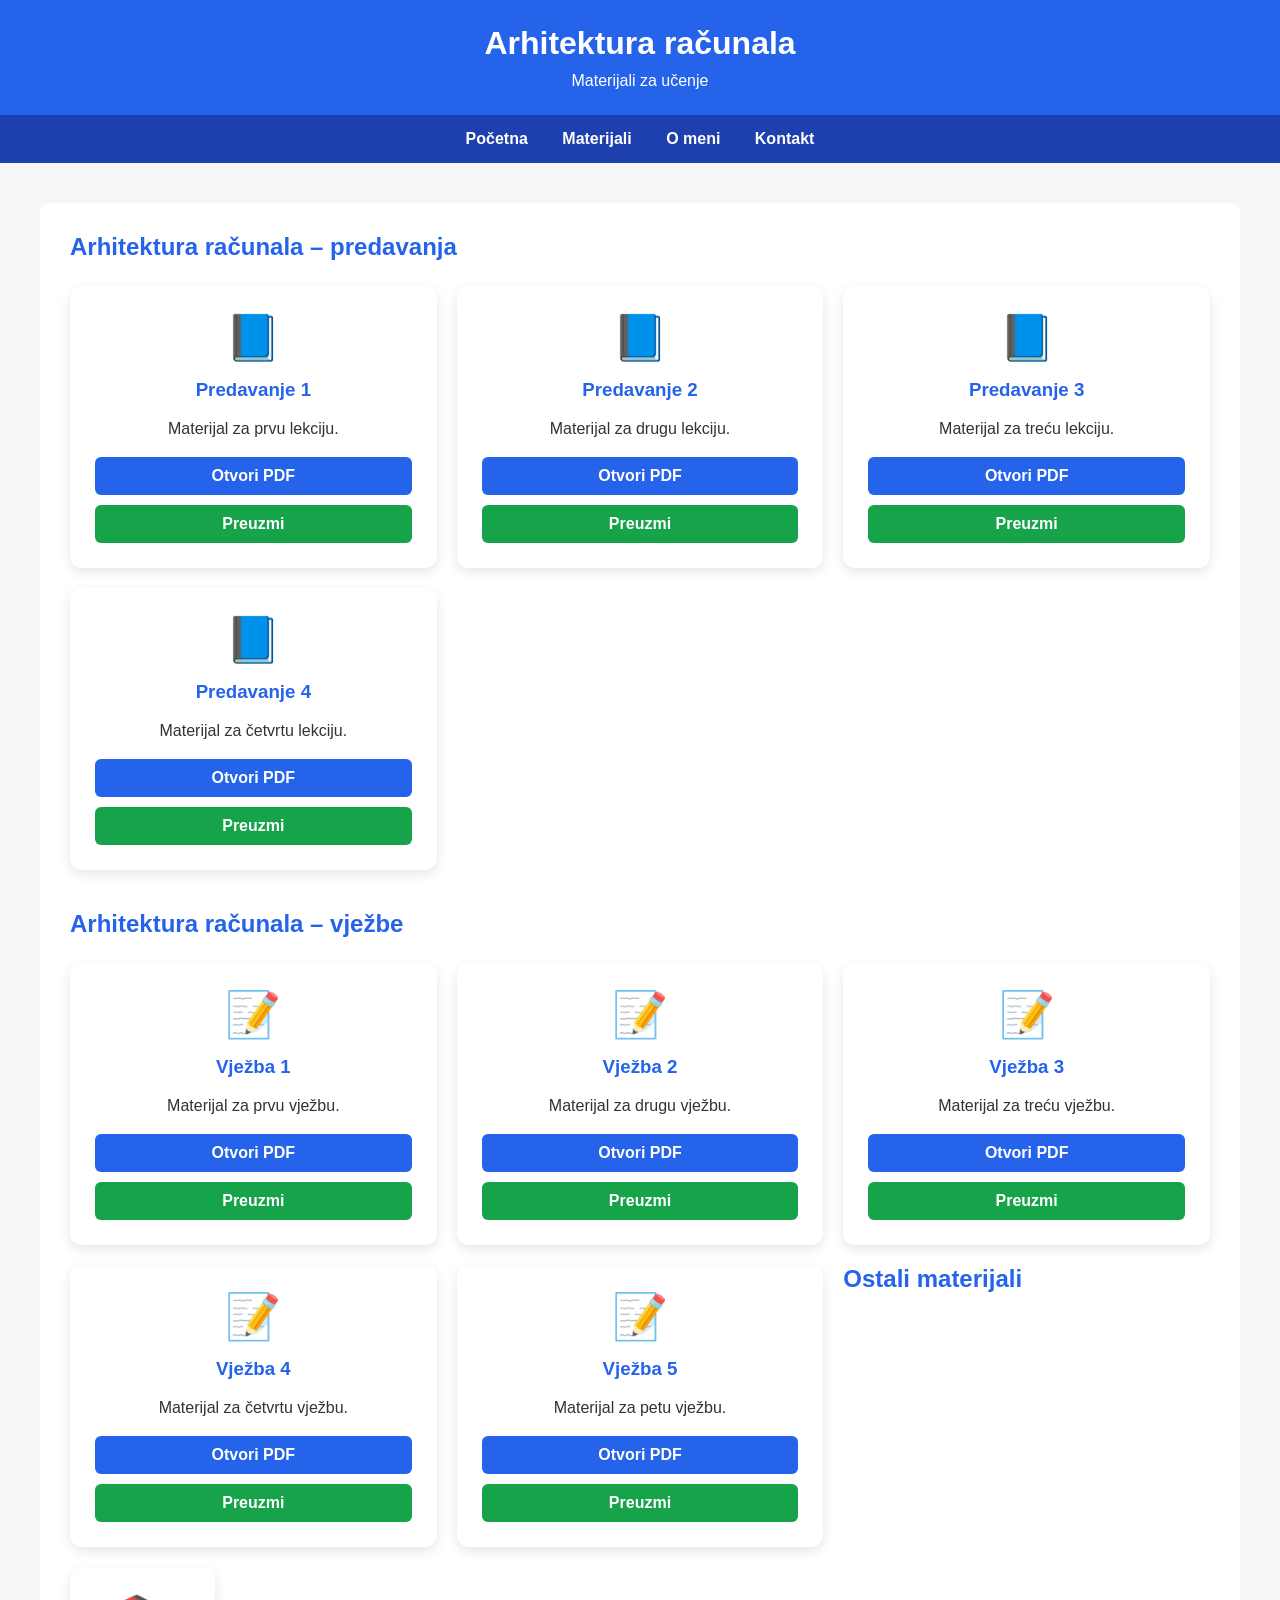
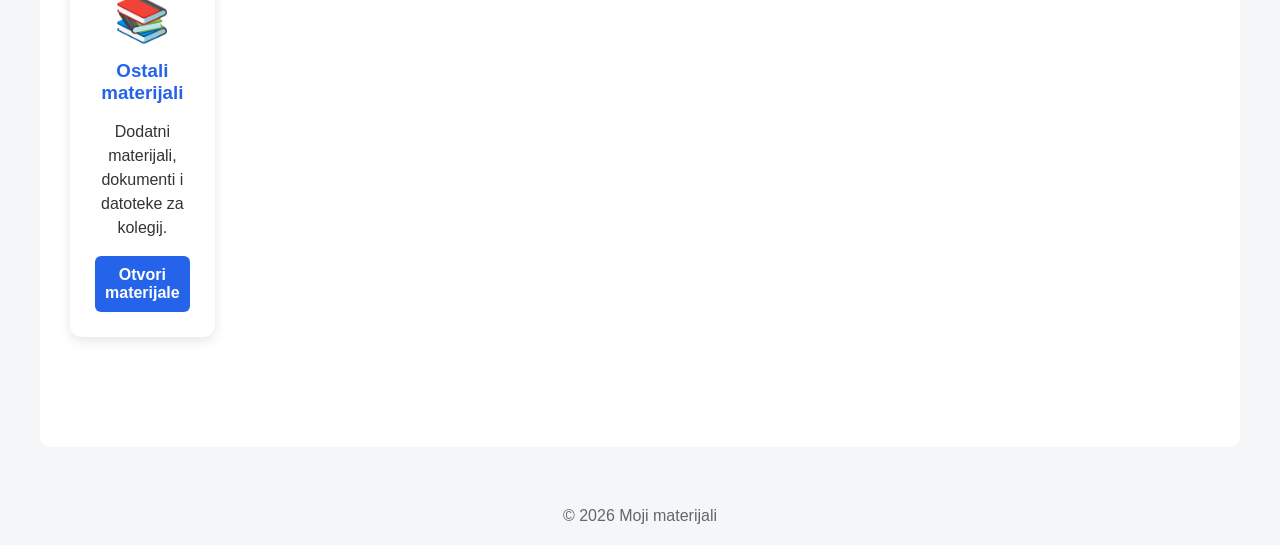
==== arhitekturaracunala.html @ 7a2c3e91 "arhitekturaracunala.html" ====
<!DOCTYPE html>
<html lang="hr">

<head>
    <meta charset="UTF-8">
    <meta name="viewport" content="width=device-width, initial-scale=1.0">

    <link rel="stylesheet" href="style.css">

    <title>Arhitektura računala</title>
</head>

<body>

    <header>
        <h1>Arhitektura računala</h1>
        <p>Materijali za učenje</p>
    </header>

    <nav>
    <a href="index.html">Početna</a>
    <a href="materijali.html">Materijali</a>
    <a href="o-meni.html">O meni</a>
    <a href="kontakt.html">Kontakt</a>
    </nav>

    <main>

        <!-- PREDAVANJA -->

        <h2>Arhitektura računala – predavanja</h2>

        <div class="materijali">

            <div class="kartica">
                <div class="ikona">📘</div>

                <h3>Predavanje 1</h3>

                <p>
                    Materijal za prvu lekciju.
                </p>

                <a href="materijali/arhitekturaracunala/Predavanje1.pdf"
                   target="_blank"
                   class="gumb">
                    Otvori PDF
                </a>

                <a href="materijali/arhitekturaracunala/Predavanje1.pdf"
                   download
                   class="gumb preuzmi">
                    Preuzmi
                </a>
            </div>


            <div class="kartica">
                <div class="ikona">📘</div>

                <h3>Predavanje 2</h3>

                <p>
                    Materijal za drugu lekciju.
                </p>

                <a href="materijali/arhitekturaracunala/Predavanje2.pdf"
                   target="_blank"
                   class="gumb">
                    Otvori PDF
                </a>

                <a href="materijali/arhitekturaracunala/Predavanje2.pdf"
                   download
                   class="gumb preuzmi">
                    Preuzmi
                </a>
            </div>


            <div class="kartica">
                <div class="ikona">📘</div>

                <h3>Predavanje 3</h3>

                <p>
                    Materijal za treću lekciju.
                </p>

                <a href="materijali/arhitekturaracunala/Predavanje3.pdf"
                   target="_blank"
                   class="gumb">
                    Otvori PDF
                </a>

                <a href="materijali/arhitekturaracunala/Predavanje3.pdf"
                   download
                   class="gumb preuzmi">
                    Preuzmi
                </a>
            </div>


            <div class="kartica">
                <div class="ikona">📘</div>

                <h3>Predavanje 4</h3>

                <p>
                    Materijal za četvrtu lekciju.
                </p>

                <a href="materijali/arhitekturaracunala/Predavanje4.pdf"
                   target="_blank"
                   class="gumb">
                    Otvori PDF
                </a>

                <a href="materijali/arhitekturaracunala/Predavanje4.pdf"
                   download
                   class="gumb preuzmi">
                    Preuzmi
                </a>
            </div>

        </div>


        <!-- VJEŽBE -->

        <h2>Arhitektura računala – vježbe</h2>

        <div class="materijali">

            <div class="kartica">
                <div class="ikona">📝</div>

                <h3>Vježba 1</h3>

                <p>
                    Materijal za prvu vježbu.
                </p>

                <a href="materijali/arhitekturaracunala/Vjezba1.pdf"
                   target="_blank"
                   class="gumb">
                    Otvori PDF
                </a>

                <a href="materijali/arhitekturaracunala/Vjezba1.pdf"
                   download
                   class="gumb preuzmi">
                    Preuzmi
                </a>
            </div>


            <div class="kartica">
                <div class="ikona">📝</div>

                <h3>Vježba 2</h3>

                <p>
                    Materijal za drugu vježbu.
                </p>

                <a href="materijali/arhitekturaracunala/Vjezba2.pdf"
                   target="_blank"
                   class="gumb">
                    Otvori PDF
                </a>

                <a href="materijali/arhitekturaracunala/Vjezba2.pdf"
                   download
                   class="gumb preuzmi">
                    Preuzmi
                </a>
            </div>


            <div class="kartica">
                <div class="ikona">📝</div>

                <h3>Vježba 3</h3>

                <p>
                    Materijal za treću vježbu.
                </p>

                <a href="materijali/arhitekturaracunala/Vjezba3.pdf"
                   target="_blank"
                   class="gumb">
                    Otvori PDF
                </a>

                <a href="materijali/arhitekturaracunala/Vjezba3.pdf"
                   download
                   class="gumb preuzmi">
                    Preuzmi
                </a>
            </div>


            <div class="kartica">
                <div class="ikona">📝</div>

                <h3>Vježba 4</h3>

                <p>
                    Materijal za četvrtu vježbu.
                </p>

                <a href="materijali/arhitekturaracunala/Vjezba4.pdf"
                   target="_blank"
                   class="gumb">
                    Otvori PDF
                </a>

                <a href="materijali/arhitekturaracunala/Vjezba4.pdf"
                   download
                   class="gumb preuzmi">
                    Preuzmi
                </a>
            </div>

            
            <div class="kartica">
                <div class="ikona">📝</div>

                <h3>Vježba 5</h3>

                <p>
                    Materijal za petu vježbu.
                </p>

                <a href="materijali/arhitekturaracunala/Vjezba5.pdf"
                   target="_blank"
                   class="gumb">
                    Otvori PDF
                </a>

                <a href="materijali/arhitekturaracunala/Vjezba5.pdf"
                   download
                   class="gumb preuzmi">
                    Preuzmi
                </a>
            </div>
            <!-- OSTALI MATERIJALI -->

<h2>Ostali materijali</h2>

<div class="materijali">

    <div class="kartica">
        <div class="ikona">📚</div>

        <h3>Ostali materijali</h3>

        <p>
            Dodatni materijali, dokumenti i datoteke za kolegij.
        </p>

        <a href="ostali-materijali.html" class="gumb">
            Otvori materijale
        </a>
    </div>

</div>
        </div>

    </main>

    <footer>
        © 2026 Moji materijali
    </footer>

</body>

</html>
---- style.css ----
/* =========================
   OSNOVNI STILOVI
   ========================= */

body {
    margin: 0;
    font-family: Arial, sans-serif;
    background-color: #f4f6f8;
    color: #333;
}


/* =========================
   ZAGLAVLJE
   ========================= */

header {
    background-color: #2563eb;
    color: white;
    padding: 25px;
    text-align: center;
}

header h1 {
    margin: 0 0 10px 0;
}

header p {
    margin: 0;
}


/* =========================
   NAVIGACIJA
   ========================= */

nav {
    background-color: #1e40af;
    padding: 15px;
    text-align: center;
}

nav a {
    color: white;
    text-decoration: none;
    margin: 0 15px;
    font-weight: bold;
}

nav a:hover {
    text-decoration: underline;
}


/* =========================
   GLAVNI SADRŽAJ
   ========================= */

main {
    max-width: 1200px;
    margin: 40px auto;
    background-color: white;
    padding: 30px;
    border-radius: 10px;
    box-sizing: border-box;
}

h2 {
    color: #2563eb;
    margin-top: 0;
    margin-bottom: 25px;
}


/* =========================
   KARTICE
   ========================= */

.materijali {
    display: grid;
    grid-template-columns: repeat(3, 1fr);
    gap: 20px;
    align-items: stretch;
    margin-bottom: 40px;
}

.kartica {
    background-color: #ffffff;
    border-radius: 12px;
    padding: 25px;
    box-shadow: 0 4px 12px rgba(0, 0, 0, 0.1);
    text-align: center;
    box-sizing: border-box;
}

.kartica h3 {
    color: #2563eb;
    margin-top: 15px;
    margin-bottom: 10px;
}

.kartica p {
    line-height: 1.5;
}


/* =========================
   IKONA
   ========================= */

.ikona {
    font-size: 45px;
    margin-bottom: 10px;
}


/* =========================
   GUMBI
   ========================= */

.gumb {
    display: block;
    background-color: #2563eb;
    color: white;
    text-decoration: none;
    padding: 10px;
    margin-top: 10px;
    border-radius: 6px;
    font-weight: bold;
}

.gumb:hover {
    background-color: #1e40af;
}


/* =========================
   GUMB ZA PREUZIMANJE
   ========================= */

.gumb.preuzmi {
    background-color: #16a34a;
}

.gumb.preuzmi:hover {
    background-color: #15803d;
}


/* =========================
   PODNOŽJE
   ========================= */

footer {
    text-align: center;
    padding: 20px;
    color: #666;
}


/* =========================
   TABLET
   ========================= */

@media (max-width: 900px) {

    main {
        margin: 30px 20px;
    }

    .materijali {
        grid-template-columns: repeat(2, 1fr);
    }

}


/* =========================
   MOBITEL
   ========================= */

@media (max-width: 600px) {

    header {
        padding: 20px;
    }

    nav {
        padding: 12px;
    }

    nav a {
        display: inline-block;
        margin: 5px 8px;
    }

    main {
        margin: 20px 10px;
        padding: 20px;
    }

    .materijali {
        grid-template-columns: 1fr;
        gap: 15px;
    }

    .kartica {
        padding: 20px;
    }

}
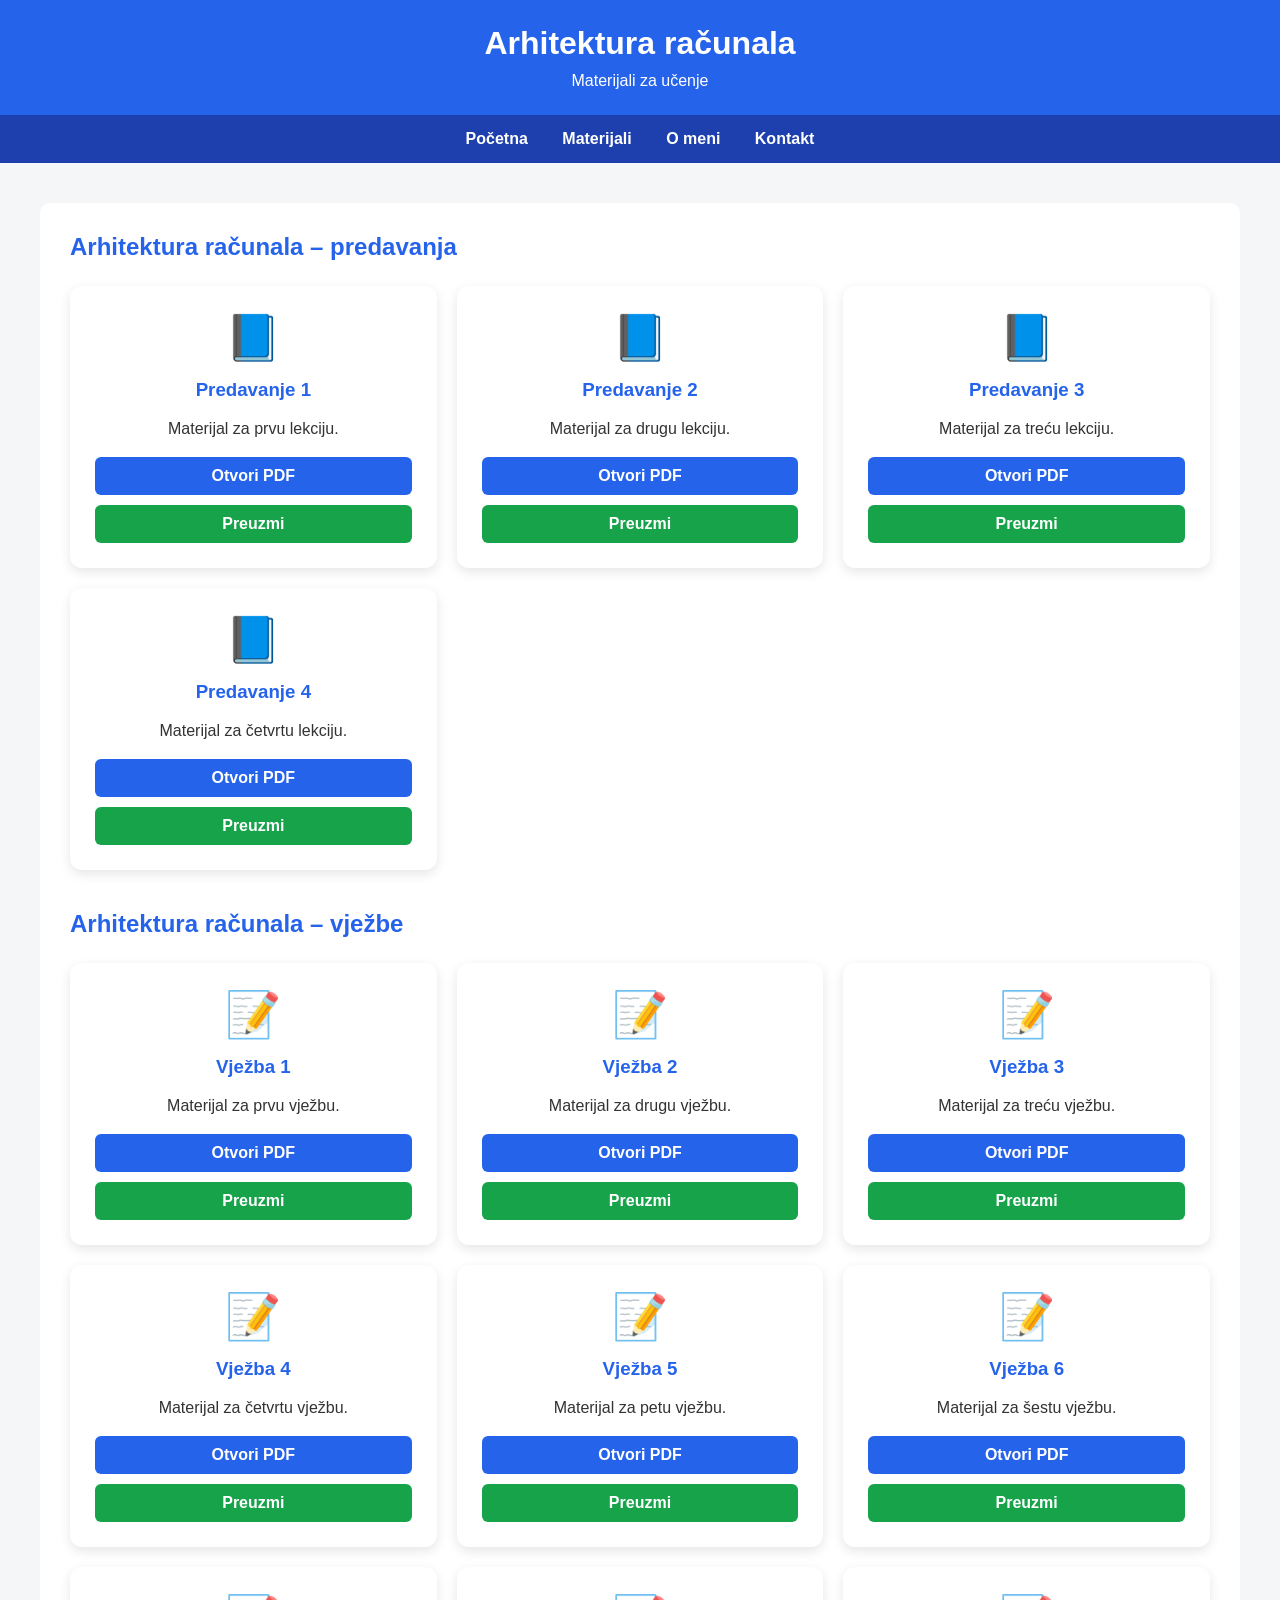
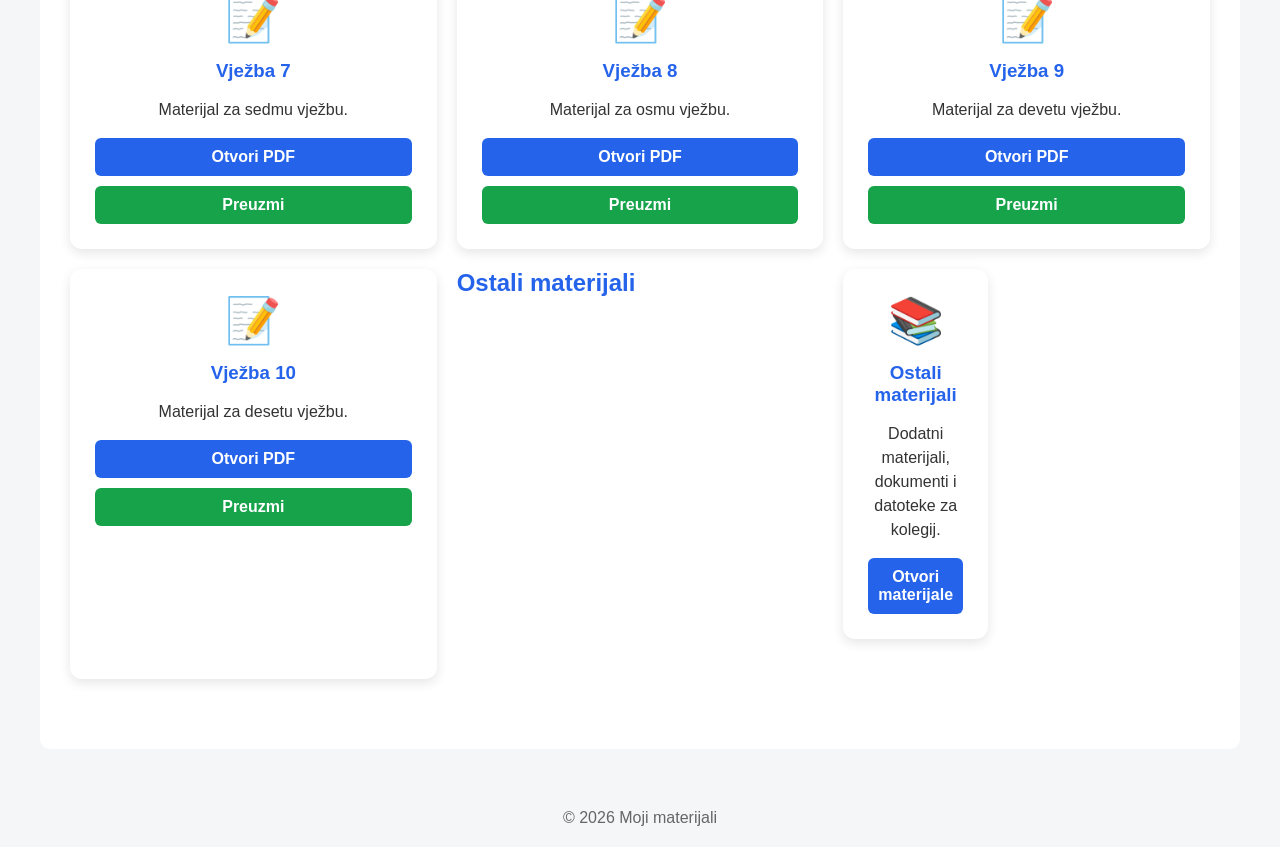
==== commit e1d559a6: "arhitekturaracunala.html" ====
--- a/arhitekturaracunala.html
+++ b/arhitekturaracunala.html
@@ -141,13 +141,13 @@
                     Materijal za prvu vježbu.
                 </p>
 
-                <a href="materijali/arhitekturaracunala/Vjezba1.pdf"
-                   target="_blank"
-                   class="gumb">
-                    Otvori PDF
-                </a>
-
-                <a href="materijali/arhitekturaracunala/Vjezba1.pdf"
+                <a href="materijali/arhitekturaracunala/Vježba1.pdf"
+                   target="_blank"
+                   class="gumb">
+                    Otvori PDF
+                </a>
+
+                <a href="materijali/arhitekturaracunala/Vježba1.pdf"
                    download
                    class="gumb preuzmi">
                     Preuzmi
@@ -164,13 +164,13 @@
                     Materijal za drugu vježbu.
                 </p>
 
-                <a href="materijali/arhitekturaracunala/Vjezba2.pdf"
-                   target="_blank"
-                   class="gumb">
-                    Otvori PDF
-                </a>
-
-                <a href="materijali/arhitekturaracunala/Vjezba2.pdf"
+                <a href="materijali/arhitekturaracunala/Vježba2.pdf"
+                   target="_blank"
+                   class="gumb">
+                    Otvori PDF
+                </a>
+
+                <a href="materijali/arhitekturaracunala/Vježba2.pdf"
                    download
                    class="gumb preuzmi">
                     Preuzmi
@@ -187,13 +187,13 @@
                     Materijal za treću vježbu.
                 </p>
 
-                <a href="materijali/arhitekturaracunala/Vjezba3.pdf"
-                   target="_blank"
-                   class="gumb">
-                    Otvori PDF
-                </a>
-
-                <a href="materijali/arhitekturaracunala/Vjezba3.pdf"
+                <a href="materijali/arhitekturaracunala/Vježba3.pdf"
+                   target="_blank"
+                   class="gumb">
+                    Otvori PDF
+                </a>
+
+                <a href="materijali/arhitekturaracunala/Vježba3.pdf"
                    download
                    class="gumb preuzmi">
                     Preuzmi
@@ -210,13 +210,13 @@
                     Materijal za četvrtu vježbu.
                 </p>
 
-                <a href="materijali/arhitekturaracunala/Vjezba4.pdf"
-                   target="_blank"
-                   class="gumb">
-                    Otvori PDF
-                </a>
-
-                <a href="materijali/arhitekturaracunala/Vjezba4.pdf"
+                <a href="materijali/arhitekturaracunala/Vježba4.pdf"
+                   target="_blank"
+                   class="gumb">
+                    Otvori PDF
+                </a>
+
+                <a href="materijali/arhitekturaracunala/Vježba4.pdf"
                    download
                    class="gumb preuzmi">
                     Preuzmi
@@ -233,13 +233,121 @@
                     Materijal za petu vježbu.
                 </p>
 
-                <a href="materijali/arhitekturaracunala/Vjezba5.pdf"
-                   target="_blank"
-                   class="gumb">
-                    Otvori PDF
-                </a>
-
-                <a href="materijali/arhitekturaracunala/Vjezba5.pdf"
+                <a href="materijali/arhitekturaracunala/Vježba5.pdf"
+                   target="_blank"
+                   class="gumb">
+                    Otvori PDF
+                </a>
+
+                <a href="materijali/arhitekturaracunala/Vježba5.pdf"
+                   download
+                   class="gumb preuzmi">
+                    Preuzmi
+                </a>
+            </div>
+            
+            <div class="kartica">
+                <div class="ikona">📝</div>
+
+                <h3>Vježba 6</h3>
+
+                <p>
+                    Materijal za šestu vježbu.
+                </p>
+
+                <a href="materijali/arhitekturaracunala/Vježba6.pdf"
+                   target="_blank"
+                   class="gumb">
+                    Otvori PDF
+                </a>
+
+                <a href="materijali/arhitekturaracunala/Vježba6.pdf"
+                   download
+                   class="gumb preuzmi">
+                    Preuzmi
+                </a>
+            </div>
+
+                        <div class="kartica">
+                <div class="ikona">📝</div>
+
+                <h3>Vježba 7</h3>
+
+                <p>
+                    Materijal za sedmu vježbu.
+                </p>
+
+                <a href="materijali/arhitekturaracunala/Vježba7.pdf"
+                   target="_blank"
+                   class="gumb">
+                    Otvori PDF
+                </a>
+
+                <a href="materijali/arhitekturaracunala/Vježba7.pdf"
+                   download
+                   class="gumb preuzmi">
+                    Preuzmi
+                </a>
+            </div>
+            
+            <div class="kartica">
+                <div class="ikona">📝</div>
+
+                <h3>Vježba 8</h3>
+
+                <p>
+                    Materijal za osmu vježbu.
+                </p>
+
+                <a href="materijali/arhitekturaracunala/Vježba8.pdf"
+                   target="_blank"
+                   class="gumb">
+                    Otvori PDF
+                </a>
+
+                <a href="materijali/arhitekturaracunala/Vježba8.pdf"
+                   download
+                   class="gumb preuzmi">
+                    Preuzmi
+                </a>
+            </div>
+            <div class="kartica">
+                <div class="ikona">📝</div>
+
+                <h3>Vježba 9</h3>
+
+                <p>
+                    Materijal za devetu vježbu.
+                </p>
+
+                <a href="materijali/arhitekturaracunala/Vježba9.pdf"
+                   target="_blank"
+                   class="gumb">
+                    Otvori PDF
+                </a>
+
+                <a href="materijali/arhitekturaracunala/Vježba9.pdf"
+                   download
+                   class="gumb preuzmi">
+                    Preuzmi
+                </a>
+            </div>
+            <div class="kartica">
+                <div class="ikona">📝</div>
+
+                <h3>Vježba 10</h3>
+
+                <p>
+                    Materijal za desetu vježbu.
+                </p>
+
+                <a href="materijali/arhitekturaracunala/Vježba10.pdf"
+                   target="_blank"
+                   class="gumb">
+                    Otvori PDF
+                </a>
+
+                <a href="materijali/arhitekturaracunala/Vježba10.pdf"
                    download
                    class="gumb preuzmi">
                     Preuzmi
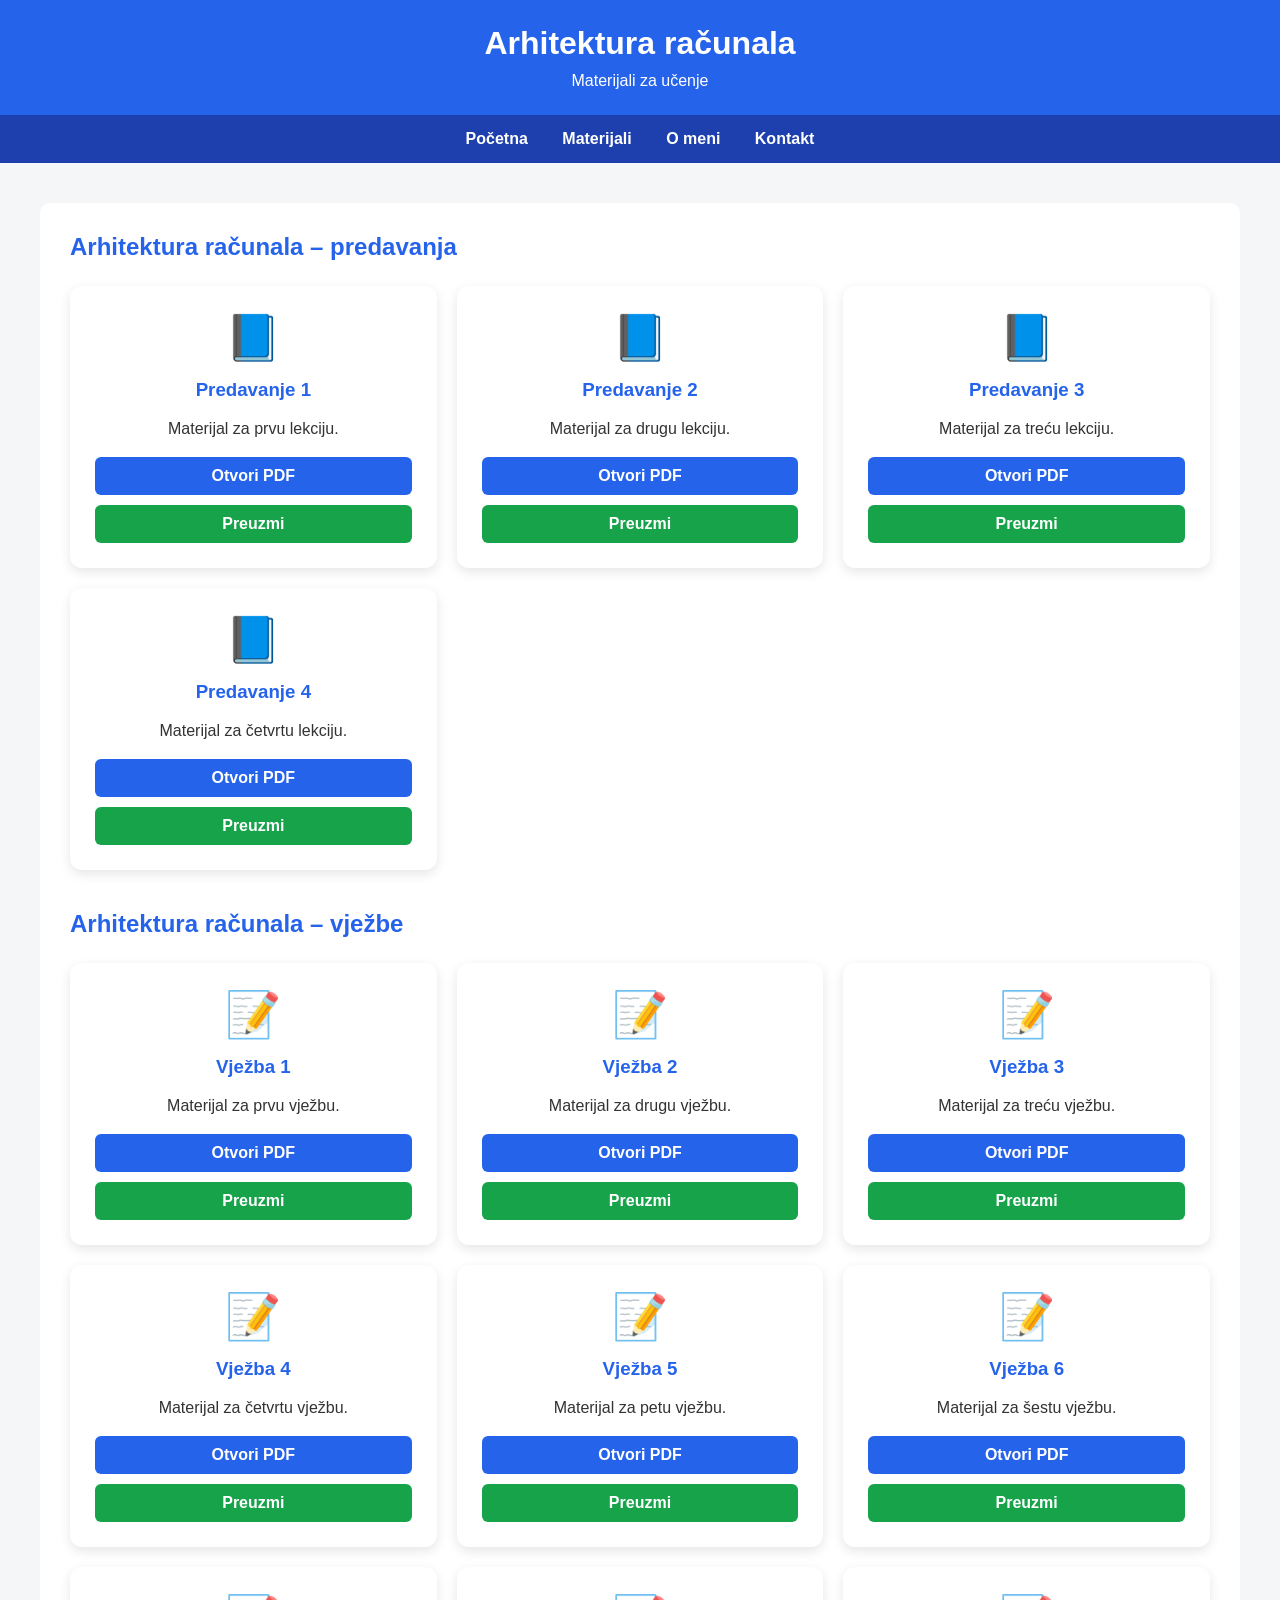
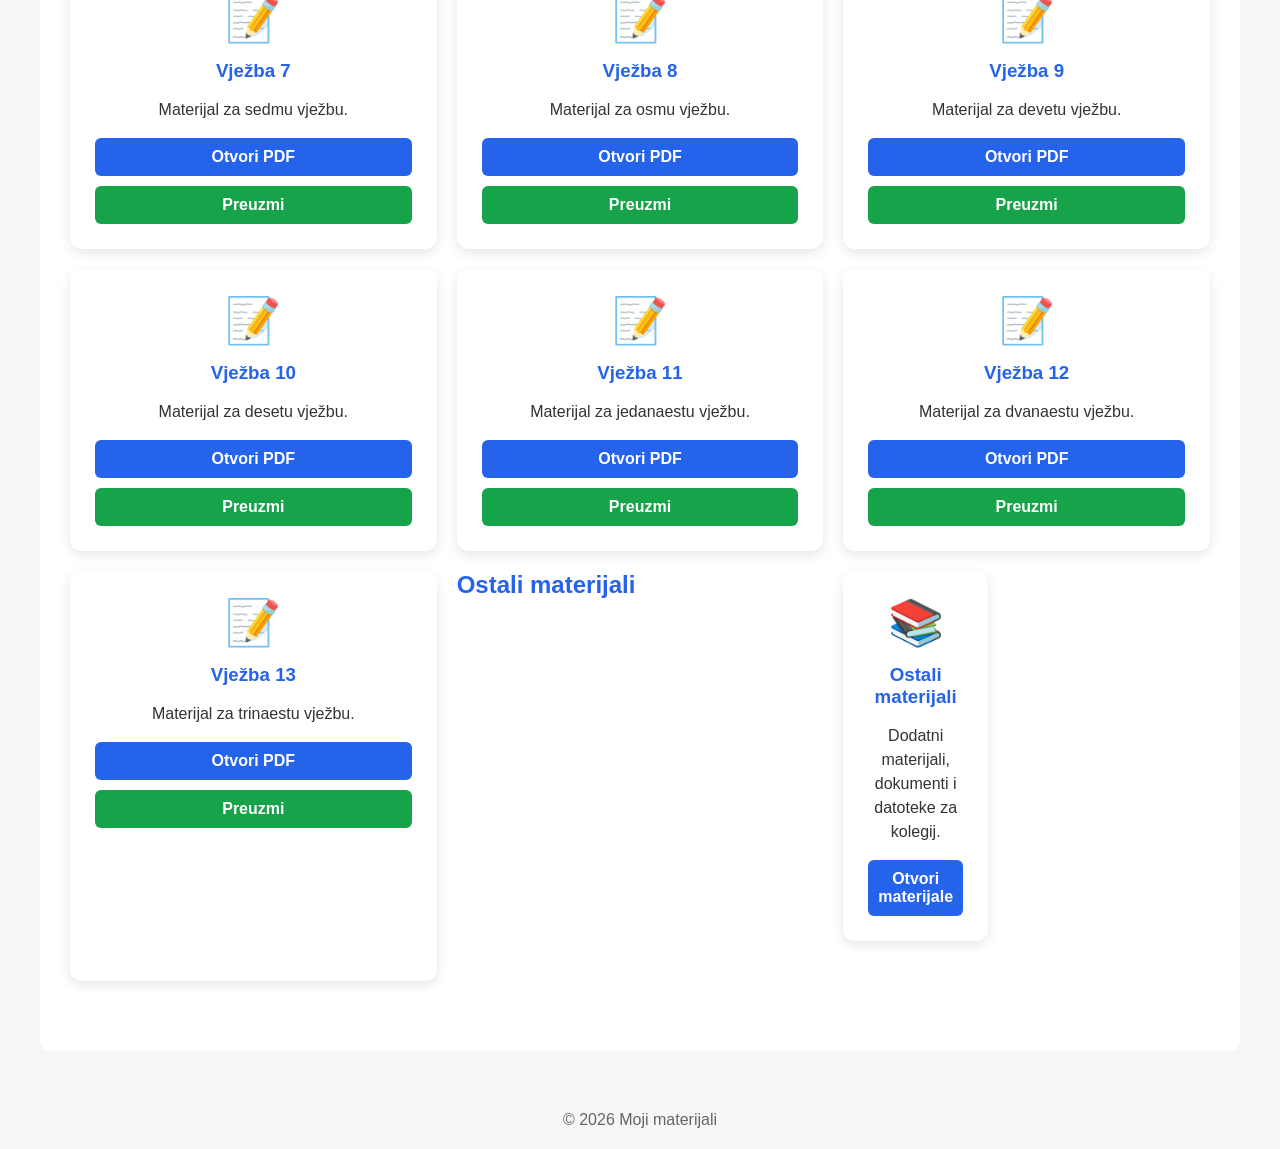
==== commit 7d13889e: "arhitekturaracunala.html" ====
--- a/arhitekturaracunala.html
+++ b/arhitekturaracunala.html
@@ -353,6 +353,69 @@
                     Preuzmi
                 </a>
             </div>
+                        <div class="kartica">
+                <div class="ikona">📝</div>
+
+                <h3>Vježba 11</h3>
+
+                <p>
+                    Materijal za jedanaestu vježbu.
+                </p>
+
+                <a href="materijali/arhitekturaracunala/Vježba11.pdf"
+                   target="_blank"
+                   class="gumb">
+                    Otvori PDF
+                </a>
+
+                <a href="materijali/arhitekturaracunala/Vježba11.pdf"
+                   download
+                   class="gumb preuzmi">
+                    Preuzmi
+                </a>
+            </div>
+                        <div class="kartica">
+                <div class="ikona">📝</div>
+
+                <h3>Vježba 12</h3>
+
+                <p>
+                    Materijal za dvanaestu vježbu.
+                </p>
+
+                <a href="materijali/arhitekturaracunala/Vježba12.pdf"
+                   target="_blank"
+                   class="gumb">
+                    Otvori PDF
+                </a>
+
+                <a href="materijali/arhitekturaracunala/Vježba12.pdf"
+                   download
+                   class="gumb preuzmi">
+                    Preuzmi
+                </a>
+            </div>
+                        <div class="kartica">
+                <div class="ikona">📝</div>
+
+                <h3>Vježba 13</h3>
+
+                <p>
+                    Materijal za trinaestu vježbu.
+                </p>
+
+                <a href="materijali/arhitekturaracunala/Vježba13.pdf"
+                   target="_blank"
+                   class="gumb">
+                    Otvori PDF
+                </a>
+
+                <a href="materijali/arhitekturaracunala/Vježba13.pdf"
+                   download
+                   class="gumb preuzmi">
+                    Preuzmi
+                </a>
+            </div>
             <!-- OSTALI MATERIJALI -->
 
 <h2>Ostali materijali</h2>
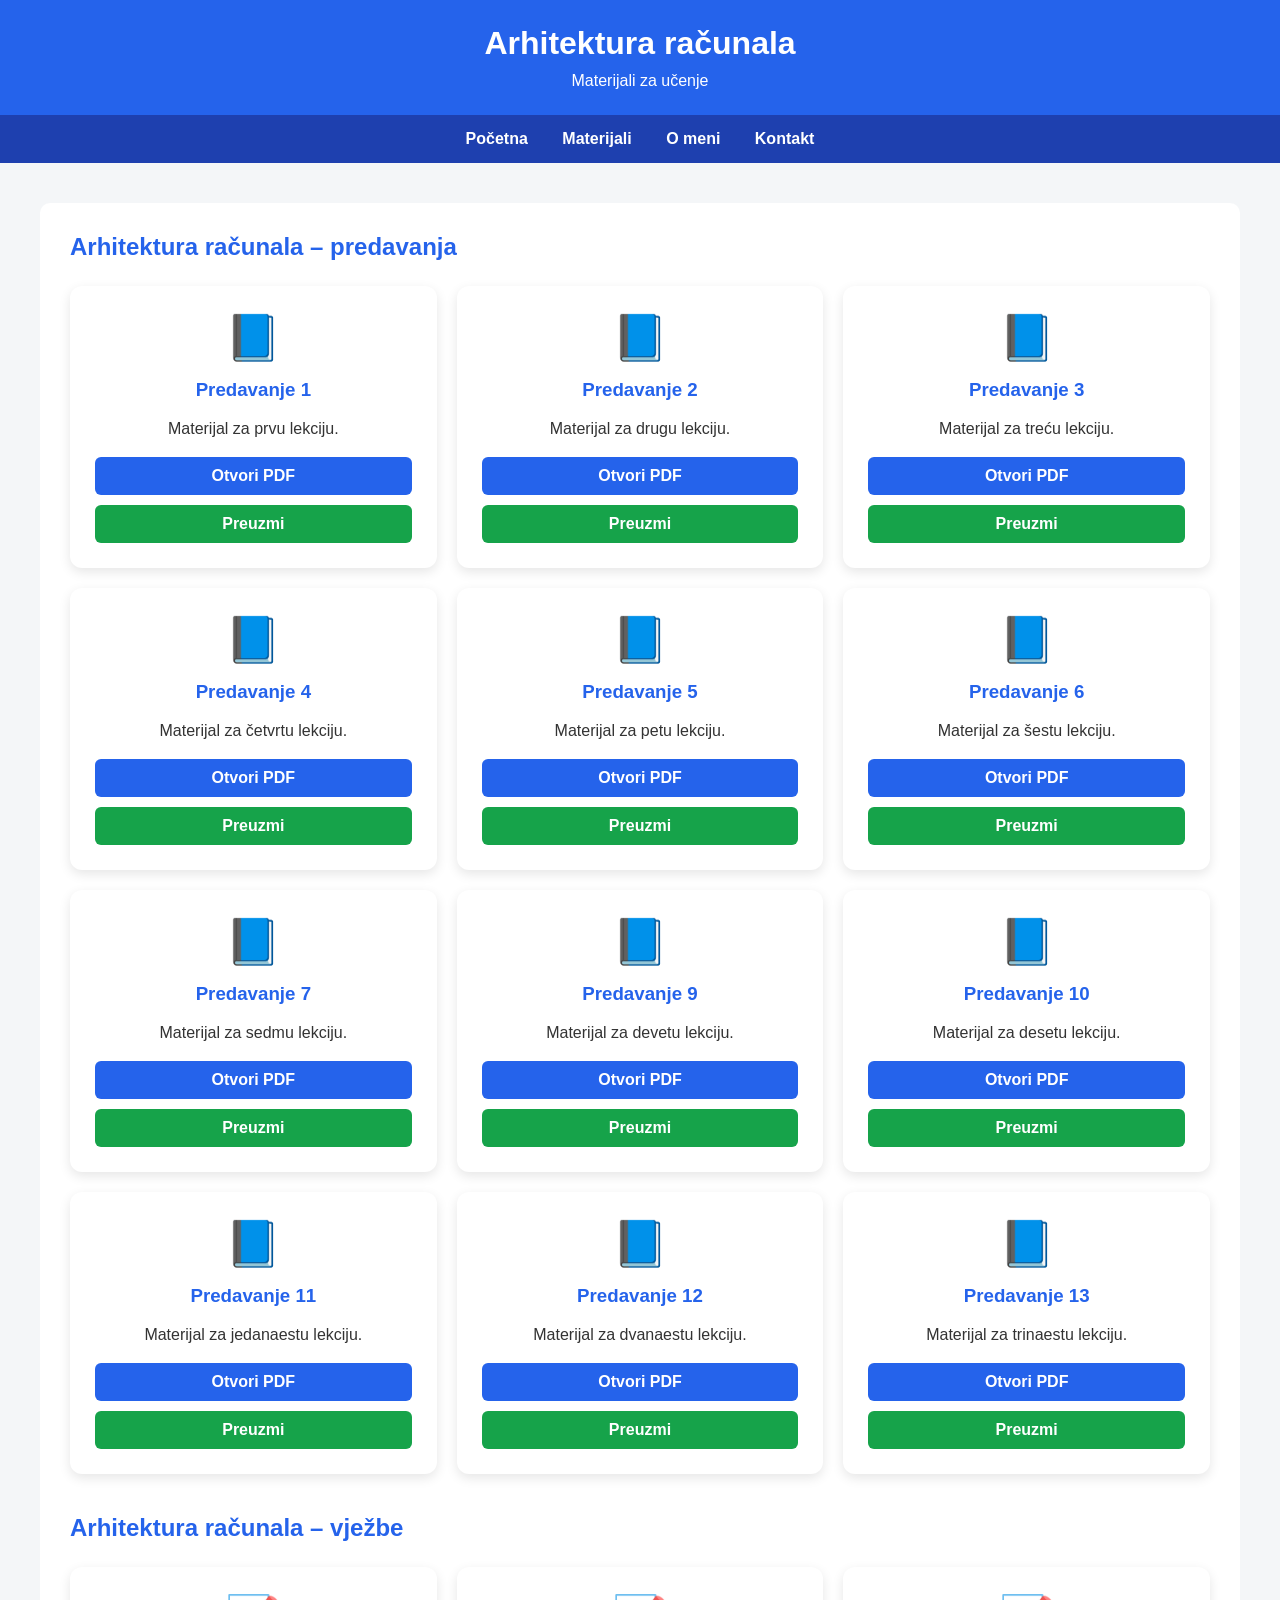
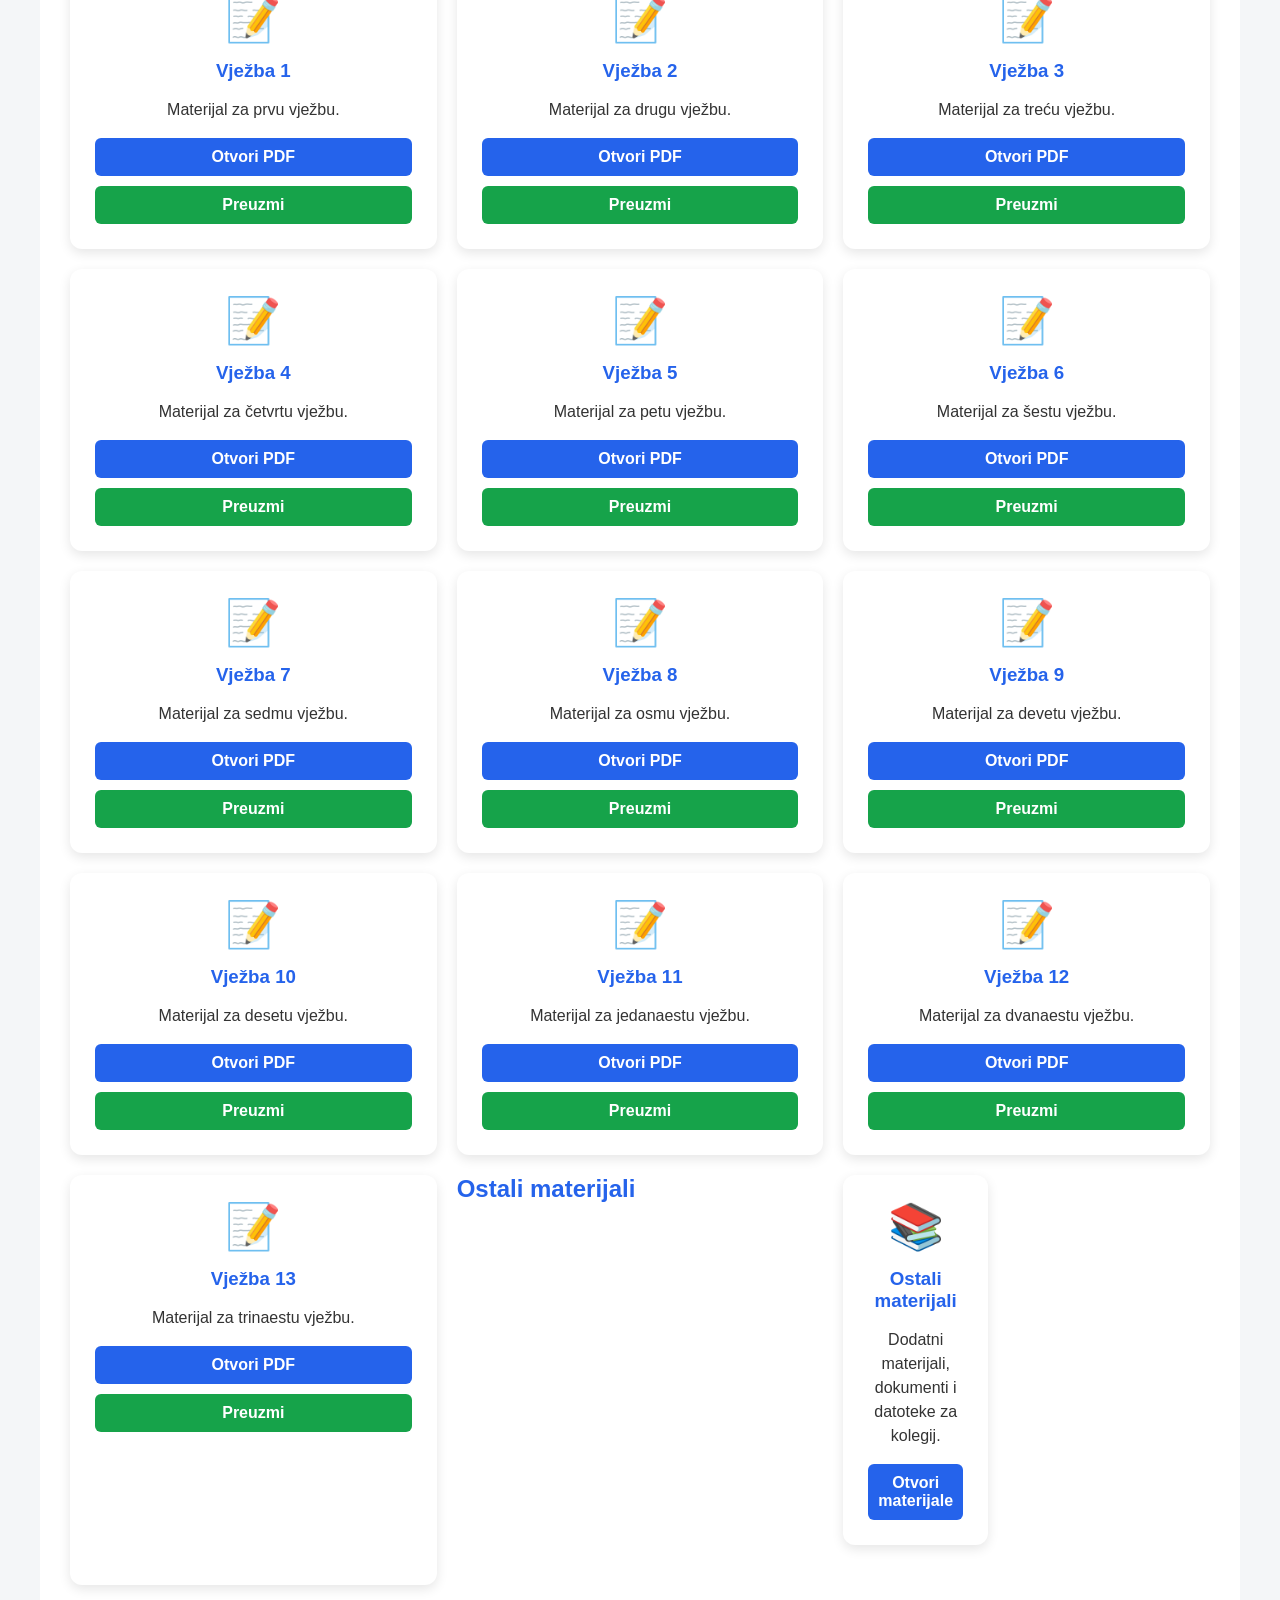
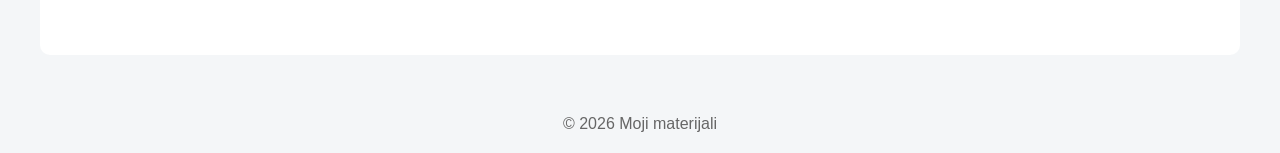
==== commit 6dc07479: "arhitekturaracunala.html" ====
--- a/arhitekturaracunala.html
+++ b/arhitekturaracunala.html
@@ -123,6 +123,188 @@
                 </a>
             </div>
 
+
+            <div class="kartica">
+                <div class="ikona">📘</div>
+
+                <h3>Predavanje 5</h3>
+
+                <p>
+                    Materijal za petu lekciju.
+                </p>
+
+                <a href="materijali/arhitekturaracunala/Predavanje5.pdf"
+                   target="_blank"
+                   class="gumb">
+                    Otvori PDF
+                </a>
+
+                <a href="materijali/arhitekturaracunala/Predavanje5.pdf"
+                   download
+                   class="gumb preuzmi">
+                    Preuzmi
+                </a>
+            </div>
+
+            <div class="kartica">
+                <div class="ikona">📘</div>
+
+                <h3>Predavanje 6</h3>
+
+                <p>
+                    Materijal za šestu lekciju.
+                </p>
+
+                <a href="materijali/arhitekturaracunala/Predavanje6.pdf"
+                   target="_blank"
+                   class="gumb">
+                    Otvori PDF
+                </a>
+
+                <a href="materijali/arhitekturaracunala/Predavanje6.pdf"
+                   download
+                   class="gumb preuzmi">
+                    Preuzmi
+                </a>
+            </div>
+
+            
+            <div class="kartica">
+                <div class="ikona">📘</div>
+
+                <h3>Predavanje 7</h3>
+
+                <p>
+                    Materijal za sedmu lekciju.
+                </p>
+
+                <a href="materijali/arhitekturaracunala/Predavanje7.pdf"
+                   target="_blank"
+                   class="gumb">
+                    Otvori PDF
+                </a>
+
+                <a href="materijali/arhitekturaracunala/Predavanje7.pdf"
+                   download
+                   class="gumb preuzmi">
+                    Preuzmi
+                </a>
+            </div>
+
+            
+            <div class="kartica">
+                <div class="ikona">📘</div>
+
+                <h3>Predavanje 9</h3>
+
+                <p>
+                    Materijal za devetu lekciju.
+                </p>
+
+                <a href="materijali/arhitekturaracunala/Predavanje9.pdf"
+                   target="_blank"
+                   class="gumb">
+                    Otvori PDF
+                </a>
+
+                <a href="materijali/arhitekturaracunala/Predavanje9.pdf"
+                   download
+                   class="gumb preuzmi">
+                    Preuzmi
+                </a>
+            </div>
+
+
+            <div class="kartica">
+                <div class="ikona">📘</div>
+
+                <h3>Predavanje 10</h3>
+
+                <p>
+                    Materijal za desetu lekciju.
+                </p>
+
+                <a href="materijali/arhitekturaracunala/Predavanje10.pdf"
+                   target="_blank"
+                   class="gumb">
+                    Otvori PDF
+                </a>
+
+                <a href="materijali/arhitekturaracunala/Predavanje10.pdf"
+                   download
+                   class="gumb preuzmi">
+                    Preuzmi
+                </a>
+            </div>
+
+            <div class="kartica">
+                <div class="ikona">📘</div>
+
+                <h3>Predavanje 11</h3>
+
+                <p>
+                    Materijal za jedanaestu lekciju.
+                </p>
+
+                <a href="materijali/arhitekturaracunala/Predavanje11.pdf"
+                   target="_blank"
+                   class="gumb">
+                    Otvori PDF
+                </a>
+
+                <a href="materijali/arhitekturaracunala/Predavanje11.pdf"
+                   download
+                   class="gumb preuzmi">
+                    Preuzmi
+                </a>
+            </div>
+
+
+            <div class="kartica">
+                <div class="ikona">📘</div>
+
+                <h3>Predavanje 12</h3>
+
+                <p>
+                    Materijal za dvanaestu lekciju.
+                </p>
+
+                <a href="materijali/arhitekturaracunala/Predavanje12.pdf"
+                   target="_blank"
+                   class="gumb">
+                    Otvori PDF
+                </a>
+
+                <a href="materijali/arhitekturaracunala/Predavanje12.pdf"
+                   download
+                   class="gumb preuzmi">
+                    Preuzmi
+                </a>
+            </div>
+
+            
+            <div class="kartica">
+                <div class="ikona">📘</div>
+
+                <h3>Predavanje 13</h3>
+
+                <p>
+                    Materijal za trinaestu lekciju.
+                </p>
+
+                <a href="materijali/arhitekturaracunala/Predavanje13.pdf"
+                   target="_blank"
+                   class="gumb">
+                    Otvori PDF
+                </a>
+
+                <a href="materijali/arhitekturaracunala/Predavanje13.pdf"
+                   download
+                   class="gumb preuzmi">
+                    Preuzmi
+                </a>
+            </div>
+            
         </div>
 
 
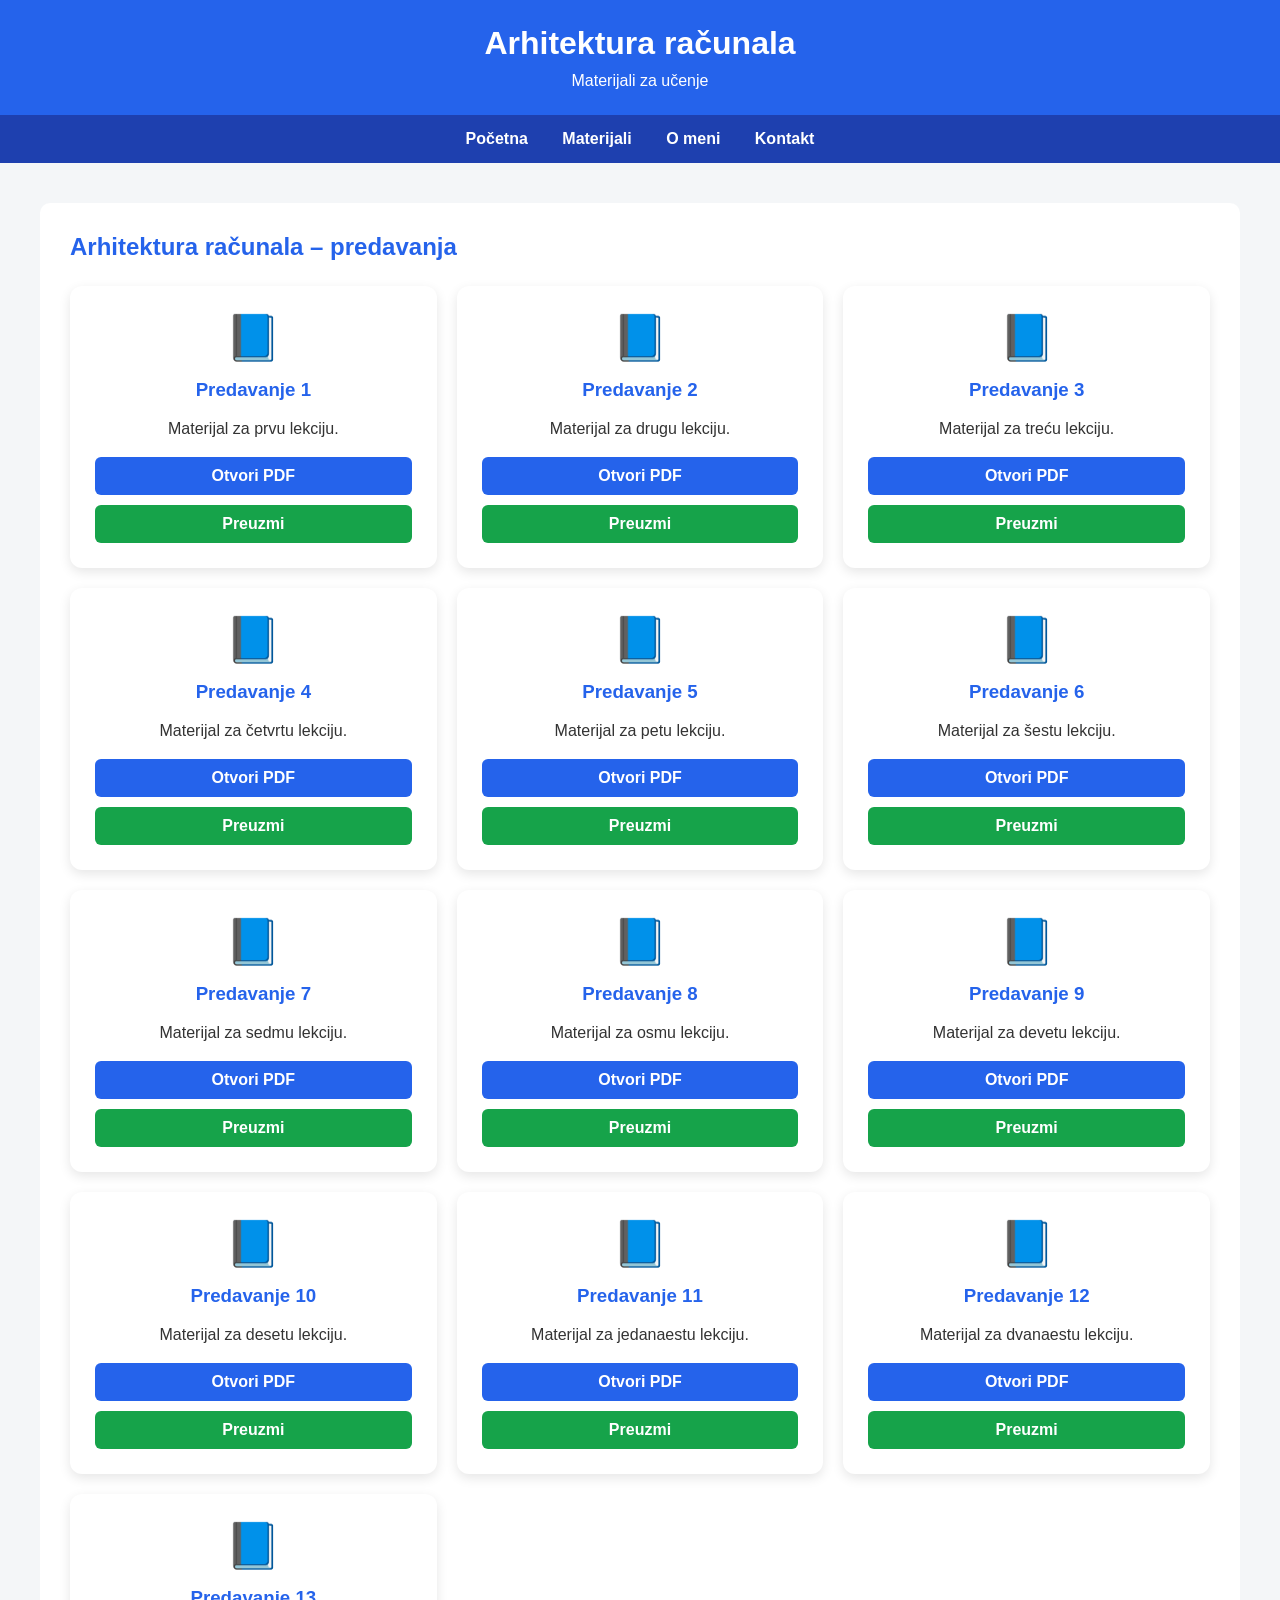
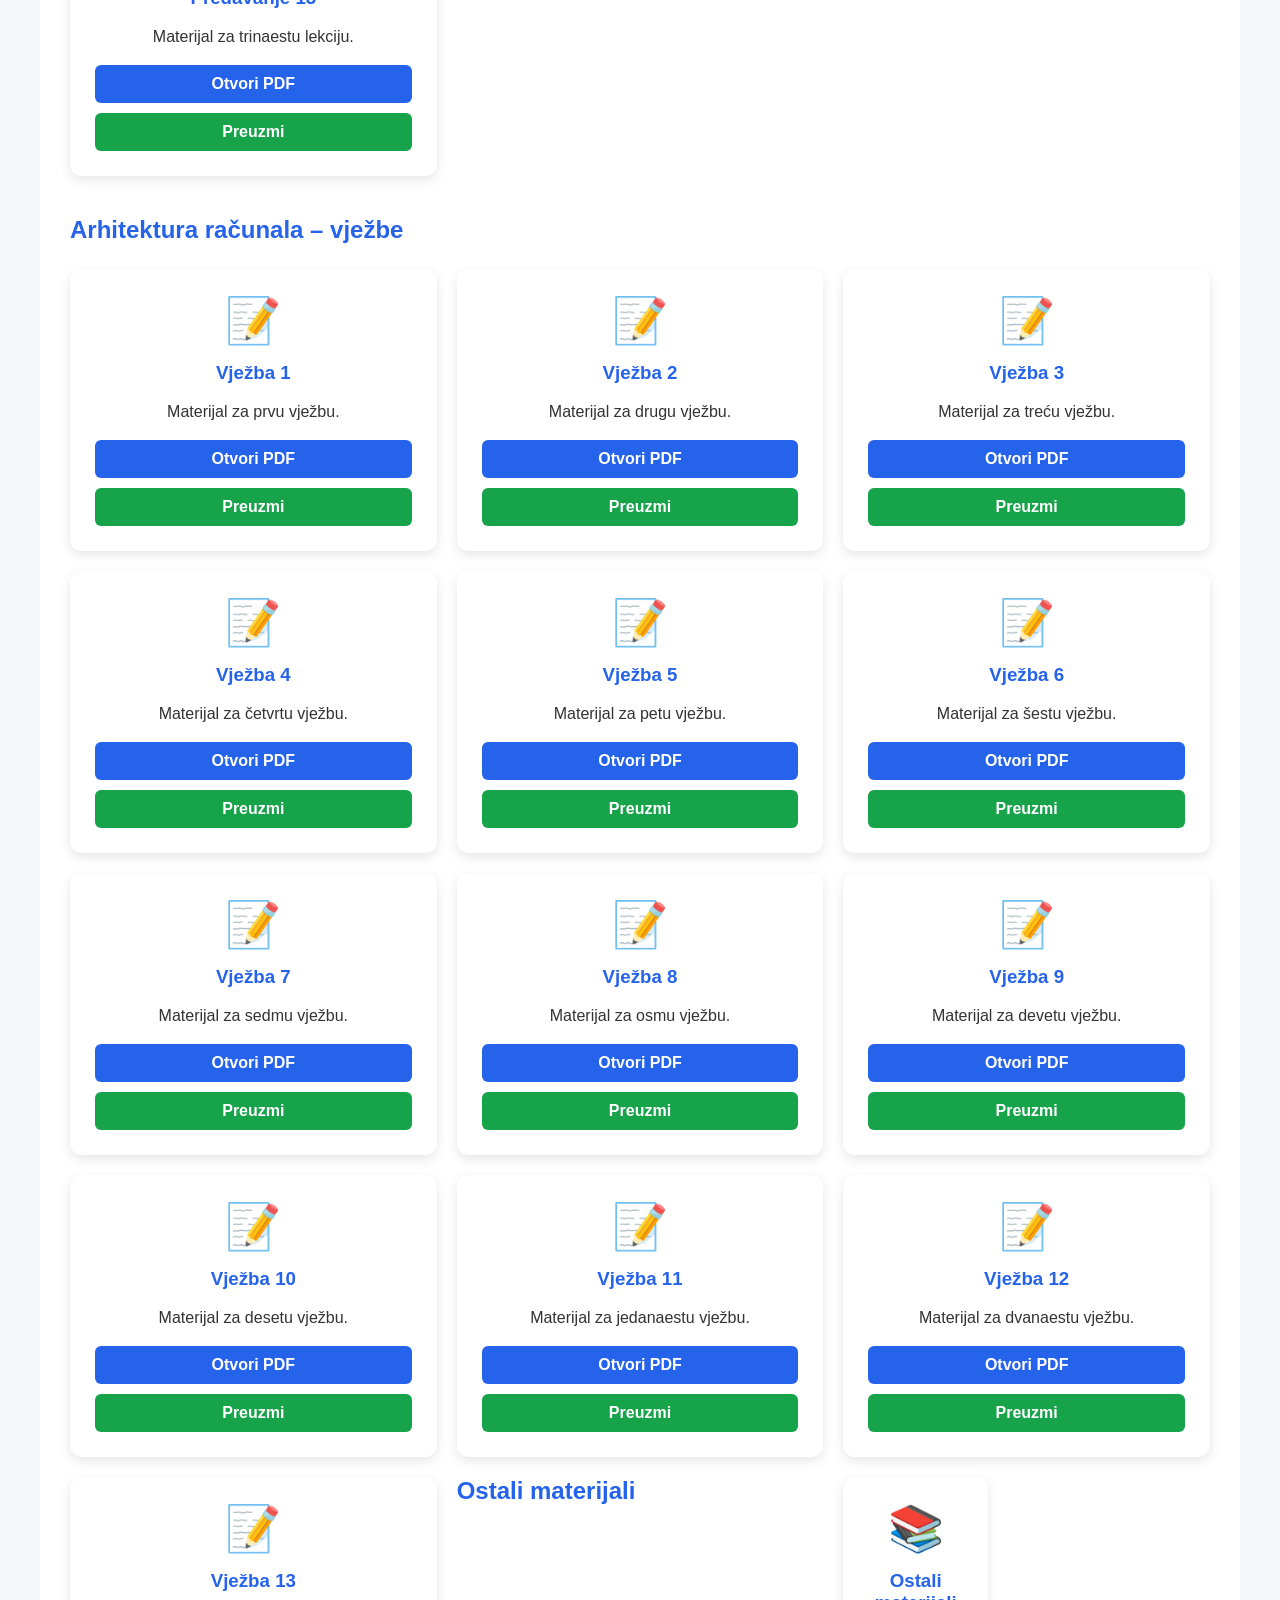
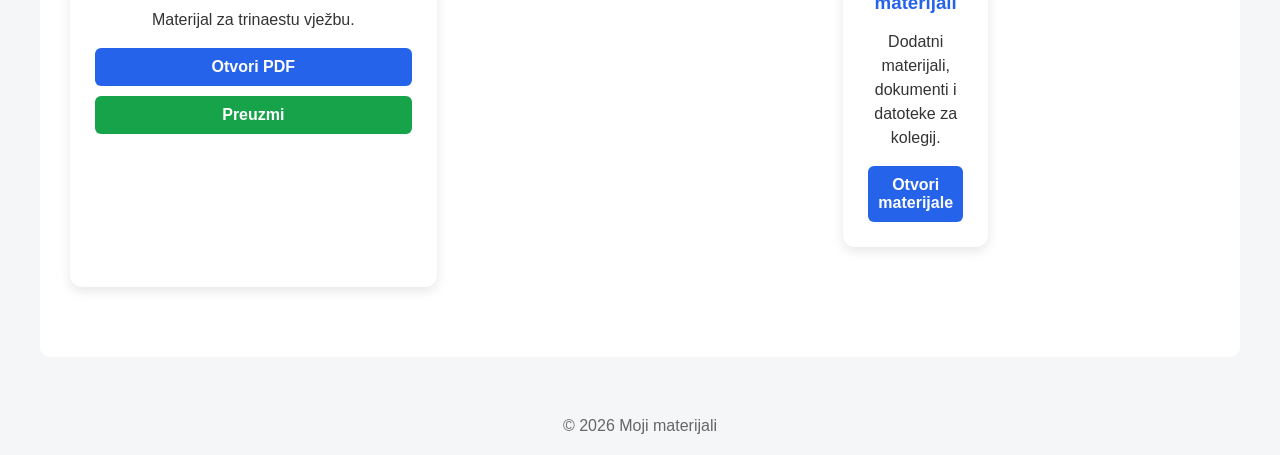
==== commit 718e2b5d: "arhitekturaracunala.html" ====
--- a/arhitekturaracunala.html
+++ b/arhitekturaracunala.html
@@ -191,6 +191,27 @@
                 </a>
             </div>
 
+            <div class="kartica">
+                <div class="ikona">📘</div>
+
+                <h3>Predavanje 8</h3>
+
+                <p>
+                    Materijal za osmu lekciju.
+                </p>
+
+                <a href="materijali/arhitekturaracunala/Predavanje8.pdf"
+                   target="_blank"
+                   class="gumb">
+                    Otvori PDF
+                </a>
+
+                <a href="materijali/arhitekturaracunala/Predavanje8.pdf"
+                   download
+                   class="gumb preuzmi">
+                    Preuzmi
+                </a>
+            </div>
             
             <div class="kartica">
                 <div class="ikona">📘</div>
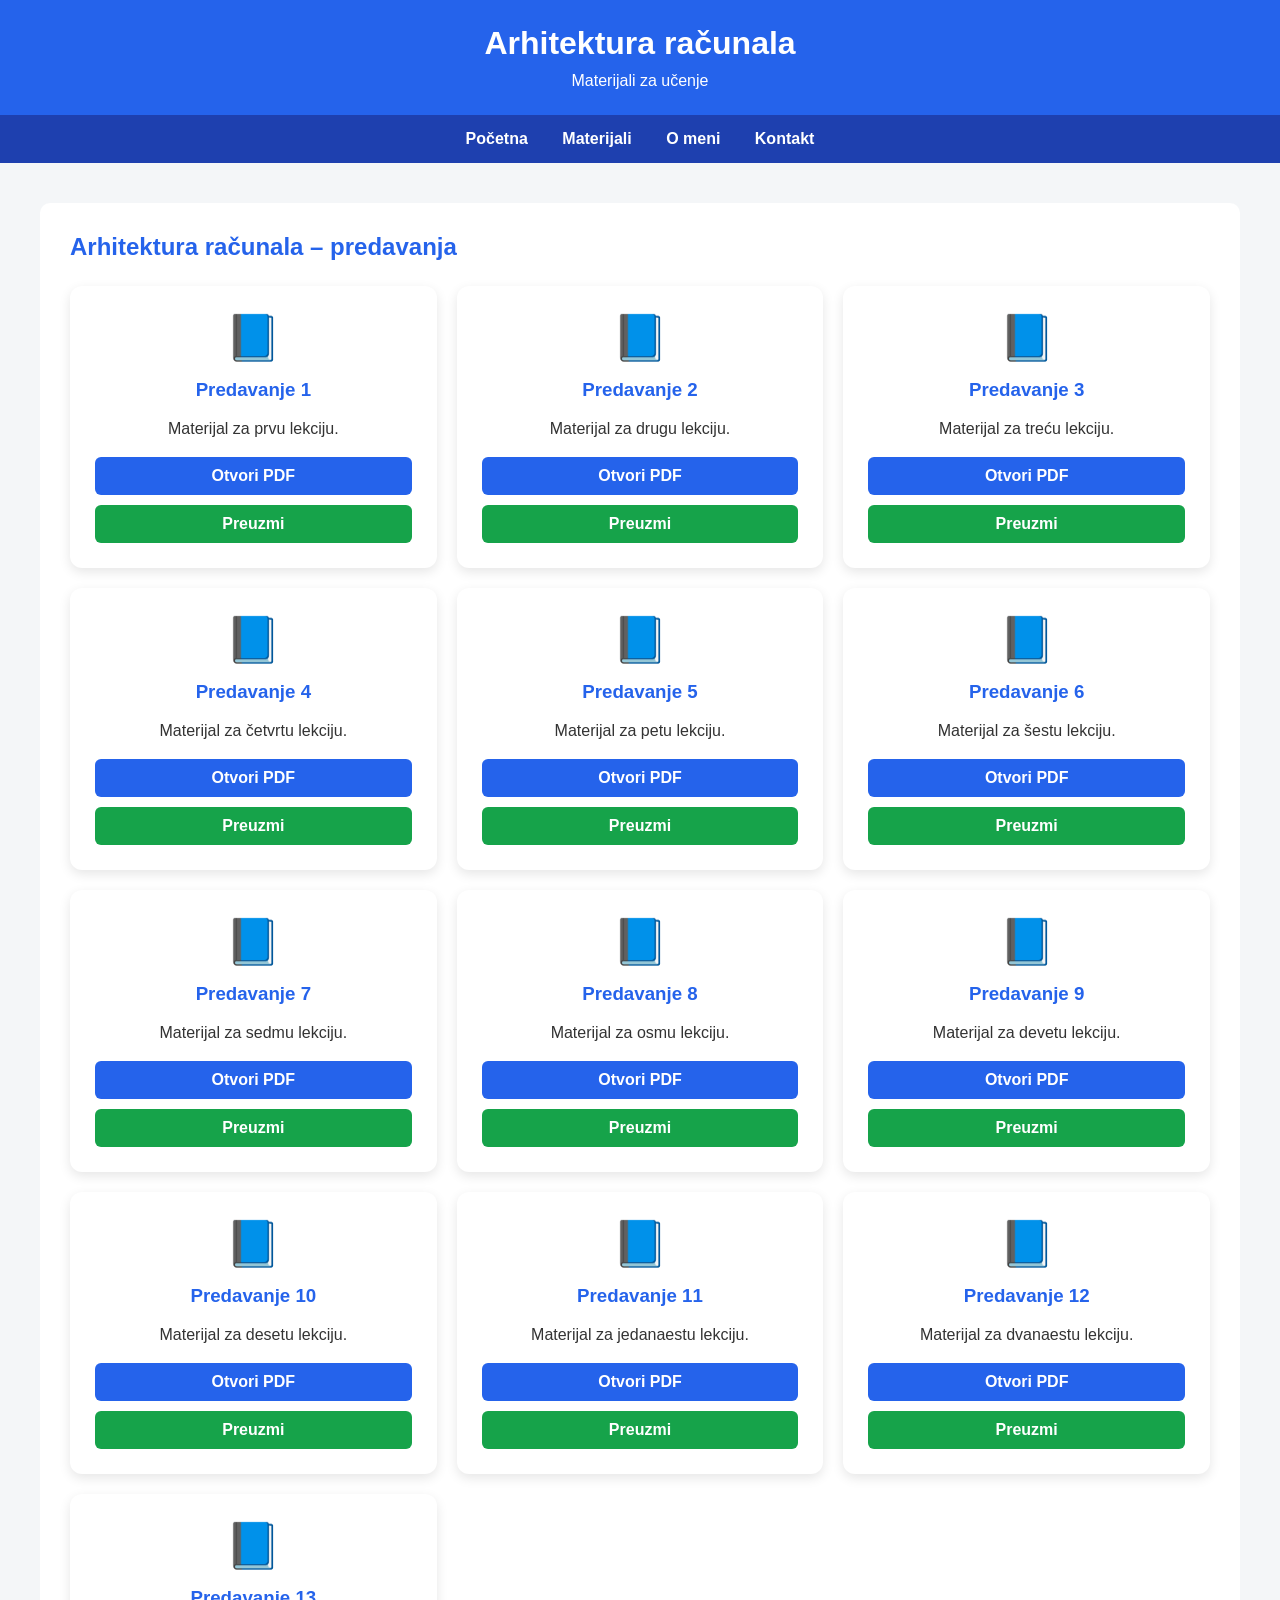
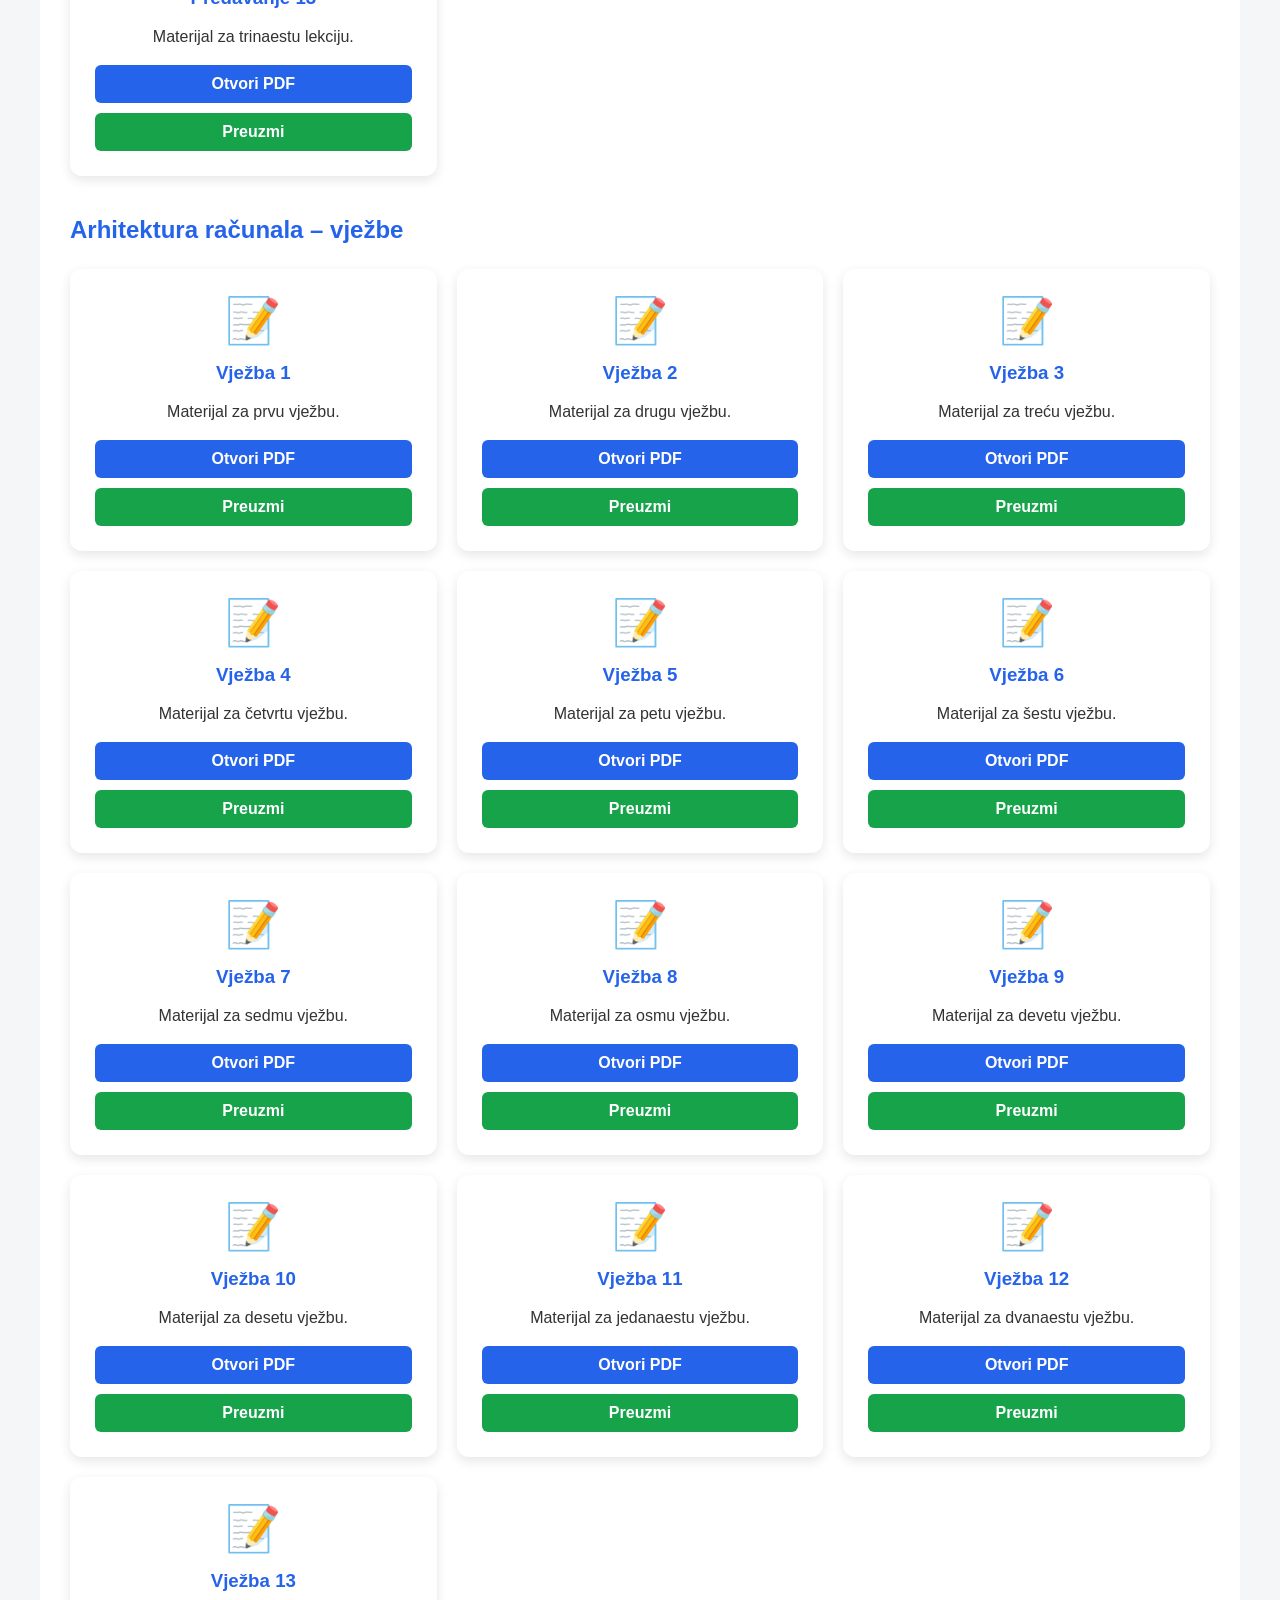
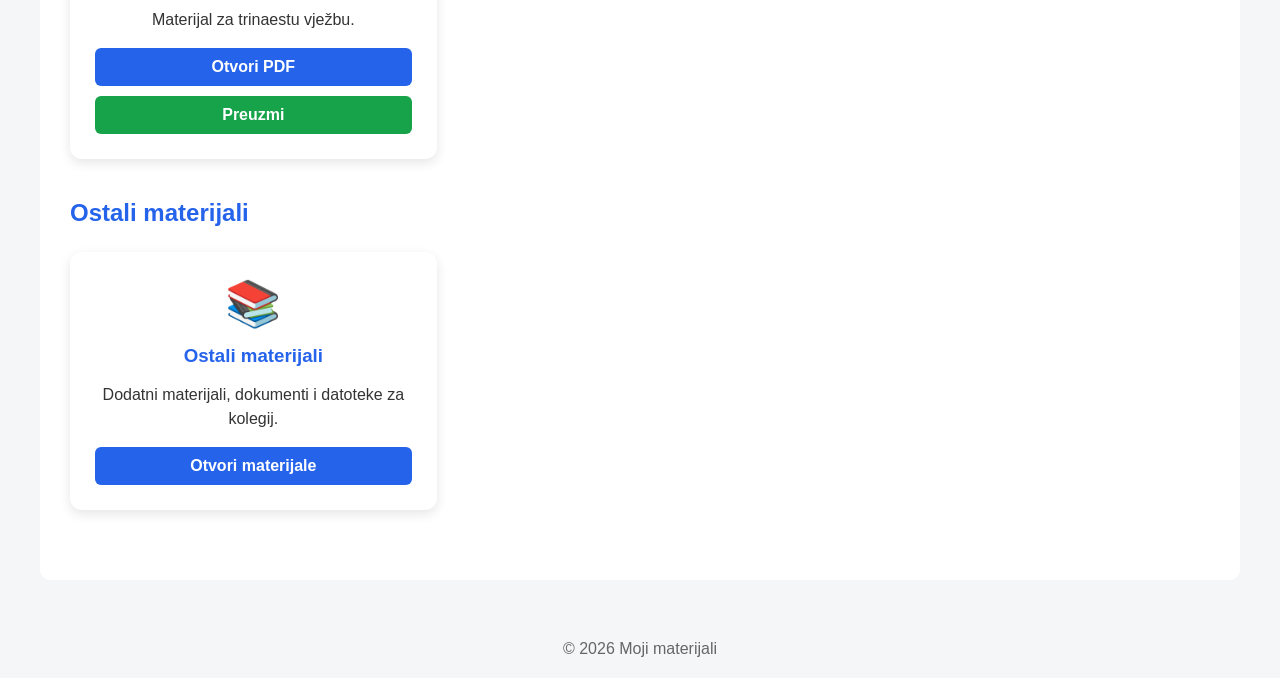
==== commit 5ee49244: "arhitekturaracunala.html" ====
--- a/arhitekturaracunala.html
+++ b/arhitekturaracunala.html
@@ -619,6 +619,7 @@
                     Preuzmi
                 </a>
             </div>
+            </div>
             <!-- OSTALI MATERIJALI -->
 
 <h2>Ostali materijali</h2>
